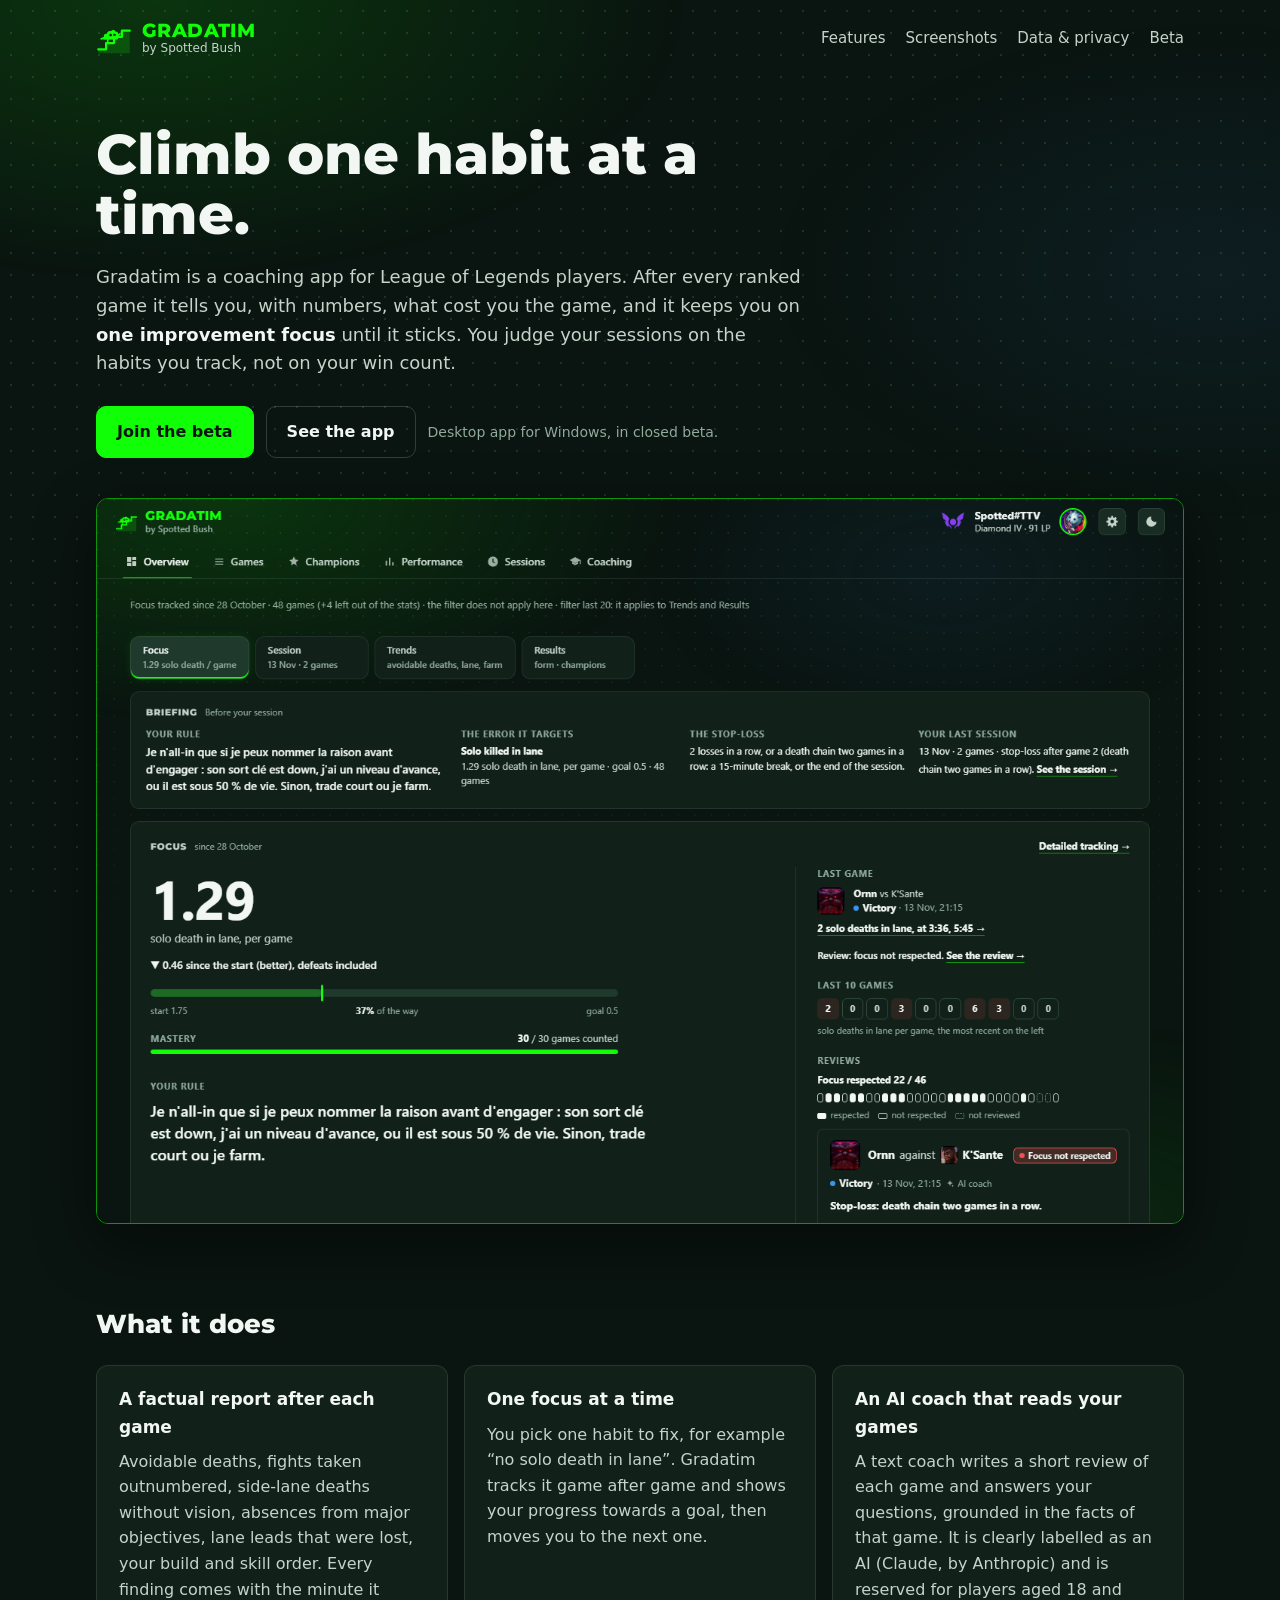
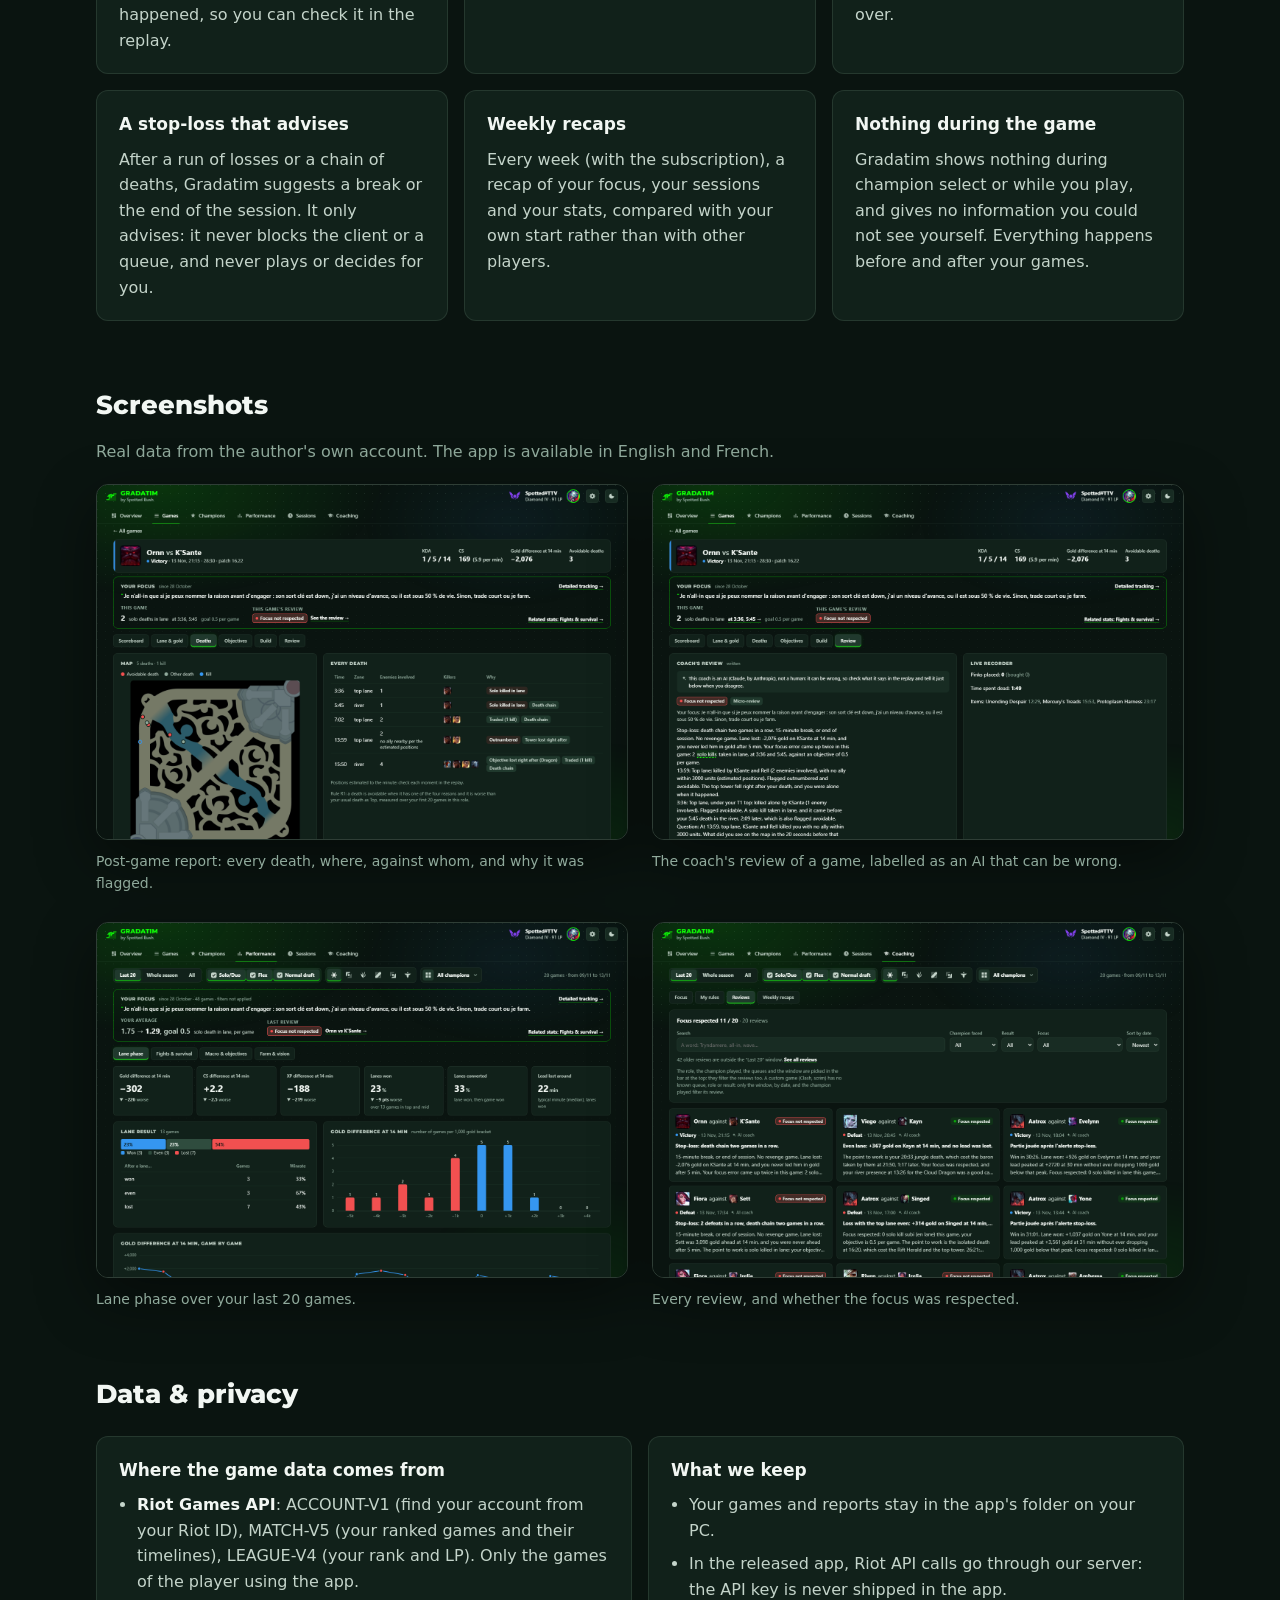
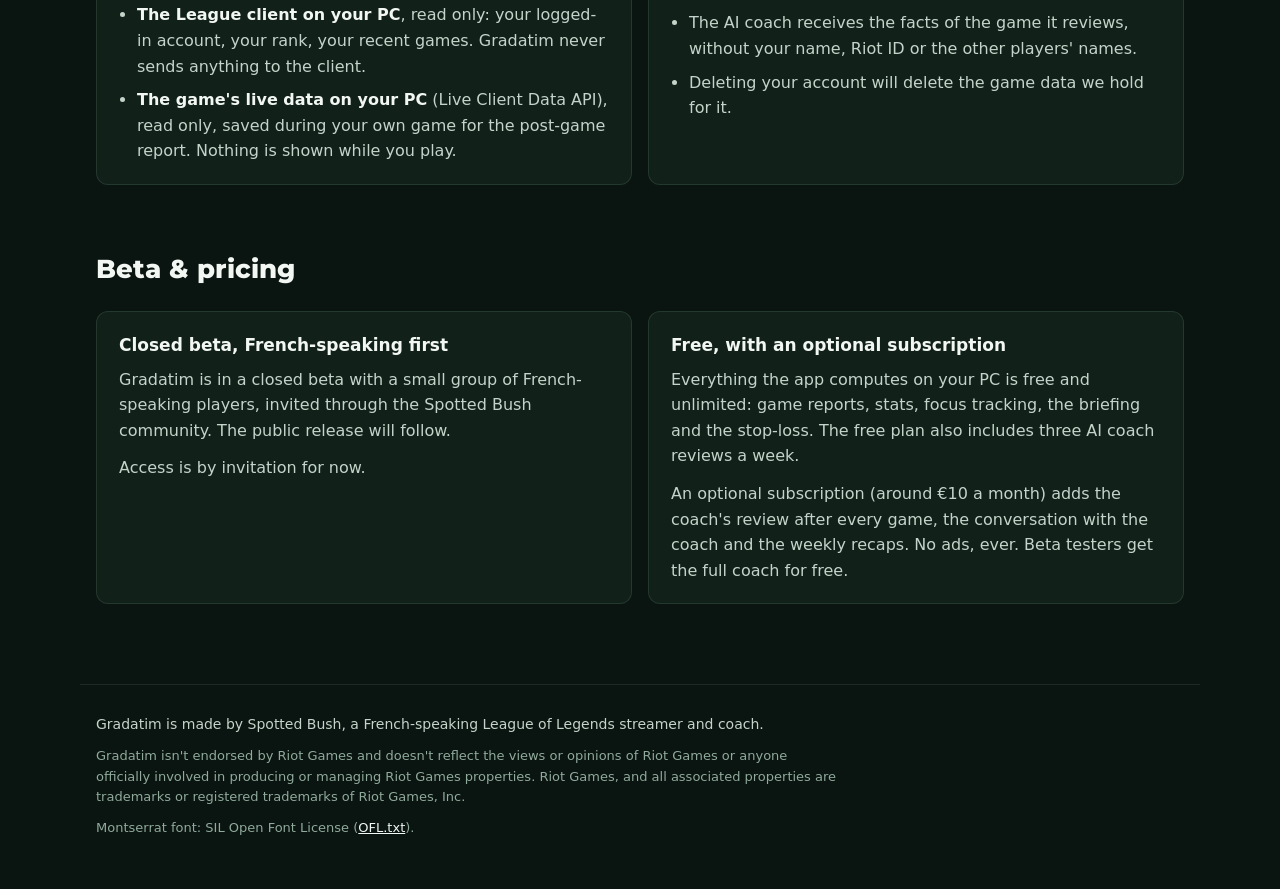
==== index.html @ 1be4ac97 "Page de Gradatim pour l'inscription Riot Co-Authored-By: Claude Opus 5.5 <noreply@anthropic.com>" ====
<!doctype html>
<html lang="en">
<head>
<meta charset="utf-8">
<meta name="viewport" content="width=device-width, initial-scale=1">
<title>Gradatim — climb one habit at a time</title>
<meta name="description" content="Gradatim is a desktop coaching app for League of Legends players: factual post-game reports, one improvement focus at a time, and an AI coach that answers from your own games.">
<link rel="icon" href="favicon.ico">
<link rel="stylesheet" href="style.css">
</head>
<body>

<header class="top">
  <a class="brand" href="#" aria-label="Gradatim, home">
    <svg class="mark" viewBox="0 0 32 32" aria-hidden="true">
      <defs>
        <mask id="eyes" maskUnits="userSpaceOnUse" x="0" y="0" width="32" height="32">
          <rect width="32" height="32" fill="#fff"/>
          <circle cx="13" cy="13.4" r="1.25" fill="#000"/><circle cx="16.4" cy="13.4" r="1.25" fill="#000"/>
        </mask>
      </defs>
      <path d="M2 29.5H30V9.5H23V15H16V20.5H9V26H2Z" fill="currentColor" opacity=".18"/>
      <path d="M2 26H9V20.5H16V15H23V9.5H30" fill="none" stroke="currentColor" stroke-width="2" stroke-linejoin="round" stroke-linecap="round"/>
      <path d="M7.4 17.6C6.2 17.4 5.9 15.6 7 14.8 6.6 13 8 11.8 9.6 12.2 9.8 10.4 11.6 9.3 13.3 9.9 14.3 8.6 16.5 8.6 17.3 10.2 19 10 20.3 11.6 19.7 13.2 20.9 13.9 20.8 15.7 19.6 16.3 19.6 17 19 17.4 18.3 17.4Z" fill="currentColor" mask="url(#eyes)"/>
      <path d="M10.6 17.6 10.1 20.5M15.6 17.5 17.7 15M19 14.2l2.3-1.8M7.1 15.8l-2.4 1" fill="none" stroke="currentColor" stroke-width="1.5" stroke-linecap="round"/>
    </svg>
    <span class="brand-text"><b>Gradatim</b><small>by Spotted Bush</small></span>
  </a>
  <nav class="links" aria-label="Sections">
    <a href="#features">Features</a>
    <a href="#screens">Screenshots</a>
    <a href="#data">Data &amp; privacy</a>
    <a href="#beta">Beta</a>
  </nav>
</header>

<main>
  <section class="hero">
    <h1>Climb one habit at a time.</h1>
    <p class="lead">Gradatim is a coaching app for League of Legends players. After every ranked game it tells you,
      with numbers, what cost you the game, and it keeps you on <strong>one improvement focus</strong> until it
      sticks. You judge your sessions on the habits you track, not on your win count.</p>
    <p class="actions">
      <a class="btn" href="#beta">Join the beta</a>
      <a class="btn ghost" href="#screens">See the app</a>
      <span class="meta">Desktop app for Windows, in closed beta.</span>
    </p>
    <figure class="shot hero-shot">
      <img src="img/overview.png" width="1440" height="960" alt="Gradatim's overview: the player's current focus, the briefing before a session, the stop-loss rule and the last games.">
    </figure>
  </section>

  <section id="features" class="block">
    <h2>What it does</h2>
    <div class="grid">
      <article class="card">
        <h3>A factual report after each game</h3>
        <p>Avoidable deaths, fights taken outnumbered, side-lane deaths without vision, absences from major
          objectives, lane leads that were lost, your build and skill order. Every finding comes with the minute it
          happened, so you can check it in the replay.</p>
      </article>
      <article class="card">
        <h3>One focus at a time</h3>
        <p>You pick one habit to fix, for example “no solo death in lane”. Gradatim tracks it game after game and
          shows your progress towards a goal, then moves you to the next one.</p>
      </article>
      <article class="card">
        <h3>An AI coach that reads your games</h3>
        <p>A text coach writes a short review of each game and answers your questions, grounded in the facts of that
          game. It is clearly labelled as an AI (Claude, by Anthropic) and is reserved for players aged 18 and over.</p>
      </article>
      <article class="card">
        <h3>A stop-loss that advises</h3>
        <p>After a run of losses or a chain of deaths, Gradatim suggests a break or the end of the session. It only
          advises: it never blocks the client or a queue, and never plays or decides for you.</p>
      </article>
      <article class="card">
        <h3>Weekly recaps</h3>
        <p>Every week (with the subscription), a recap of your focus, your sessions and your stats, compared with your own start rather than
          with other players.</p>
      </article>
      <article class="card">
        <h3>Nothing during the game</h3>
        <p>Gradatim shows nothing during champion select or while you play, and gives no information you could not
          see yourself. Everything happens before and after your games.</p>
      </article>
    </div>
  </section>

  <section id="screens" class="block">
    <h2>Screenshots</h2>
    <p class="note">Real data from the author's own account. The app is available in English and French.</p>
    <div class="shots">
      <figure class="shot">
        <img src="img/game-deaths.png" width="1440" height="960" loading="lazy" alt="Post-game report: every death of the game on the map and in a table, with the time, the zone, the enemies involved and why it was flagged.">
        <figcaption>Post-game report: every death, where, against whom, and why it was flagged.</figcaption>
      </figure>
      <figure class="shot">
        <img src="img/ai-review.png" width="1440" height="960" loading="lazy" alt="The AI coach's review of a game, with the notice that the coach is an AI and can be wrong.">
        <figcaption>The coach's review of a game, labelled as an AI that can be wrong.</figcaption>
      </figure>
      <figure class="shot">
        <img src="img/performance.png" width="1440" height="960" loading="lazy" alt="Performance tab: gold, CS and XP difference at 14 minutes, lanes won and converted, gold difference distribution.">
        <figcaption>Lane phase over your last 20 games.</figcaption>
      </figure>
      <figure class="shot">
        <img src="img/reviews.png" width="1440" height="960" loading="lazy" alt="Coaching tab: the list of game reviews, with whether the focus was respected in each game.">
        <figcaption>Every review, and whether the focus was respected.</figcaption>
      </figure>
    </div>
  </section>

  <section id="data" class="block">
    <h2>Data &amp; privacy</h2>
    <div class="grid two">
      <article class="card">
        <h3>Where the game data comes from</h3>
        <ul>
          <li><strong>Riot Games API</strong>: ACCOUNT-V1 (find your account from your Riot ID), MATCH-V5 (your
            ranked games and their timelines), LEAGUE-V4 (your rank and LP). Only the games of the player using the
            app.</li>
          <li><strong>The League client on your PC</strong>, read only: your logged-in account, your rank, your
            recent games. Gradatim never sends anything to the client.</li>
          <li><strong>The game's live data on your PC</strong> (Live Client Data API), read only, saved during your
            own game for the post-game report. Nothing is shown while you play.</li>
        </ul>
      </article>
      <article class="card">
        <h3>What we keep</h3>
        <ul>
          <li>Your games and reports stay in the app's folder on your PC.</li>
          <li>In the released app, Riot API calls go through our server: the API key is never shipped in the
            app.</li>
          <li>The AI coach receives the facts of the game it reviews, without your name, Riot ID or the other
            players' names.</li>
          <li>Deleting your account will delete the game data we hold for it.</li>
        </ul>
      </article>
    </div>
  </section>

  <section id="beta" class="block">
    <h2>Beta &amp; pricing</h2>
    <div class="grid two">
      <article class="card">
        <h3>Closed beta, French-speaking first</h3>
        <p>Gradatim is in a closed beta with a small group of French-speaking players, invited through the Spotted
          Bush community. The public release will follow.</p>
        <p>Access is by invitation for now.</p>
      </article>
      <article class="card">
        <h3>Free, with an optional subscription</h3>
        <p>Everything the app computes on your PC is free and unlimited: game reports, stats, focus tracking,
          the briefing and the stop-loss. The free plan also includes three AI coach reviews a week.</p>
        <p>An optional subscription (around €10 a month) adds the coach's review after every game, the
          conversation with the coach and the weekly recaps. No ads, ever. Beta testers get the full coach for
          free.</p>
      </article>
    </div>
  </section>
</main>

<footer class="foot">
  <p>Gradatim is made by Spotted Bush, a French-speaking League of Legends streamer and coach.</p>
  <p class="legal">Gradatim isn't endorsed by Riot Games and doesn't reflect the views or opinions of Riot Games or
    anyone officially involved in producing or managing Riot Games properties. Riot Games, and all associated
    properties are trademarks or registered trademarks of Riot Games, Inc.</p>
  <p class="legal">Montserrat font: SIL Open Font License (<a href="fonts/OFL.txt">OFL.txt</a>).</p>
</footer>

</body>
</html>
---- style.css ----
/* Gradatim's public page: same palette as the app (app/style.css, app/design.md), dark only like the app's default. */
@font-face {
  font-family: "Montserrat"; font-style: normal; font-weight: 700 800; font-display: swap;
  src: url("fonts/montserrat-latin.woff2") format("woff2");
  unicode-range: U+0000-00FF, U+0131, U+0152-0153, U+02BB-02BC, U+02C6, U+02DA, U+02DC, U+0304, U+0308, U+0329, U+2000-206F, U+20AC, U+2122, U+2191, U+2193, U+2212, U+2215, U+FEFF, U+FFFD;
}
@font-face {
  font-family: "Montserrat"; font-style: normal; font-weight: 700 800; font-display: swap;
  src: url("fonts/montserrat-latin-ext.woff2") format("woff2");
  unicode-range: U+0100-02BA, U+02BD-02C5, U+02C7-02CC, U+02CE-02D7, U+02DD-02FF, U+0304, U+0308, U+0329, U+1D00-1DBF, U+1E00-1E9F, U+1EF2-1EFF, U+2020, U+20A0-20AB, U+20AD-20C4, U+2113, U+2C60-2C7F, U+A720-A7FF;
}
:root {
  color-scheme: dark;
  --page: #0a1410;
  --surface: #11211a;
  --surface-2: #182c23;
  --border: rgba(214, 255, 226, 0.10);
  --border-strong: rgba(214, 255, 226, 0.18);
  --text: #f2f7f3;
  --text-2: #c4d4ca;
  --muted: #90aa9c;
  --accent: #10ff07;
  --accent-soft: rgba(16, 255, 7, 0.08);
  --accent-line: rgba(16, 255, 7, 0.55);
  --brand-font: "Montserrat", system-ui, sans-serif;
  --font: "Segoe UI", system-ui, -apple-system, Roboto, sans-serif;
}
* { box-sizing: border-box; }
html { scroll-behavior: smooth; }
body {
  margin: 0;
  background: var(--page);
  color: var(--text);
  font: 16px/1.6 var(--font);
  min-height: 100vh;
}
/* the app's fixed lights and dot grid */
body::before {
  content: ""; position: fixed; inset: 0; z-index: -1; pointer-events: none;
  background:
    radial-gradient(60% 45% at 12% 0%, rgba(16, 255, 7, 0.14), transparent 70%),
    radial-gradient(50% 40% at 95% 30%, rgba(53, 150, 240, 0.08), transparent 70%),
    radial-gradient(#1b3127 1px, transparent 1px) 0 0 / 22px 22px;
}
a { color: var(--text); }
a:hover { color: var(--accent); }

.top {
  display: flex; align-items: center; justify-content: space-between; gap: 16px; flex-wrap: wrap;
  max-width: 1120px; margin: 0 auto; padding: 20px 16px;
}
.brand { display: flex; align-items: center; gap: 10px; text-decoration: none; color: var(--accent); }
.mark { width: 36px; height: 36px; }
.brand-text { display: flex; flex-direction: column; line-height: 1.15; }
.brand-text b { font-family: var(--brand-font); font-weight: 800; font-size: 19px; letter-spacing: .4px; text-transform: uppercase; }
.brand-text small { color: var(--text-2); font-size: 12px; }
.links { display: flex; gap: 20px; flex-wrap: wrap; }
.links a { text-decoration: none; color: var(--text-2); font-size: 15px; }
.links a:hover { color: var(--accent); }

main { max-width: 1120px; margin: 0 auto; padding: 0 16px; }
.hero { padding: 48px 0 24px; }
.meta { color: var(--muted); font-size: 14px; align-self: center; }
h1 { font-family: var(--brand-font); font-weight: 800; font-size: clamp(34px, 6vw, 56px); line-height: 1.08; margin: 0 0 18px; max-width: 16ch; }
.lead { color: var(--text-2); font-size: 18px; max-width: 62ch; margin: 0 0 28px; }
.lead strong { color: var(--text); }
.actions { display: flex; gap: 12px; flex-wrap: wrap; margin: 0 0 40px; }
.btn {
  display: inline-block; padding: 12px 20px; border-radius: 10px; text-decoration: none; font-weight: 700;
  background: var(--accent); color: var(--page); border: 1px solid var(--accent);
}
.btn:hover { color: var(--page); filter: brightness(1.1); }
.btn.ghost { background: transparent; color: var(--text); border-color: var(--border-strong); }
.btn.ghost:hover { color: var(--accent); border-color: var(--accent-line); filter: none; }

.shot { margin: 0; }
.shot img {
  display: block; width: 100%; height: auto; border-radius: 12px;
  border: 1px solid var(--border-strong); box-shadow: 0 20px 60px rgba(0, 0, 0, .45);
}
.hero-shot img { border-color: var(--accent-line); }
.shot figcaption { color: var(--muted); font-size: 14px; margin-top: 10px; }

.block { padding: 56px 0 8px; }
h2 { font-family: var(--brand-font); font-weight: 800; font-size: 26px; margin: 0 0 20px; }
h3 { font-size: 17px; margin: 0 0 8px; }
.note { color: var(--muted); margin: -8px 0 20px; }
.grid { display: grid; grid-template-columns: repeat(auto-fit, minmax(300px, 1fr)); gap: 16px; }
.grid.two { grid-template-columns: repeat(auto-fit, minmax(340px, 1fr)); }
.card { background: var(--surface); border: 1px solid var(--border); border-radius: 12px; padding: 20px 22px; }
.card p, .card li { color: var(--text-2); margin: 0; }
.card ul { margin: 0; padding-left: 18px; display: grid; gap: 8px; }
.card strong { color: var(--text); }
.card p + p { margin-top: 12px; }
.shots { display: grid; grid-template-columns: repeat(auto-fit, minmax(420px, 1fr)); gap: 28px 24px; }

.foot { max-width: 1120px; margin: 72px auto 0; padding: 28px 16px 40px; border-top: 1px solid var(--border); color: var(--text-2); font-size: 14px; }
.foot p { margin: 0 0 10px; }
.foot .legal { color: var(--muted); font-size: 13px; max-width: 90ch; }

@media (max-width: 520px) {
  .grid, .grid.two, .shots { grid-template-columns: 1fr; }
  .links { gap: 14px; }
  .lead { font-size: 17px; }
}
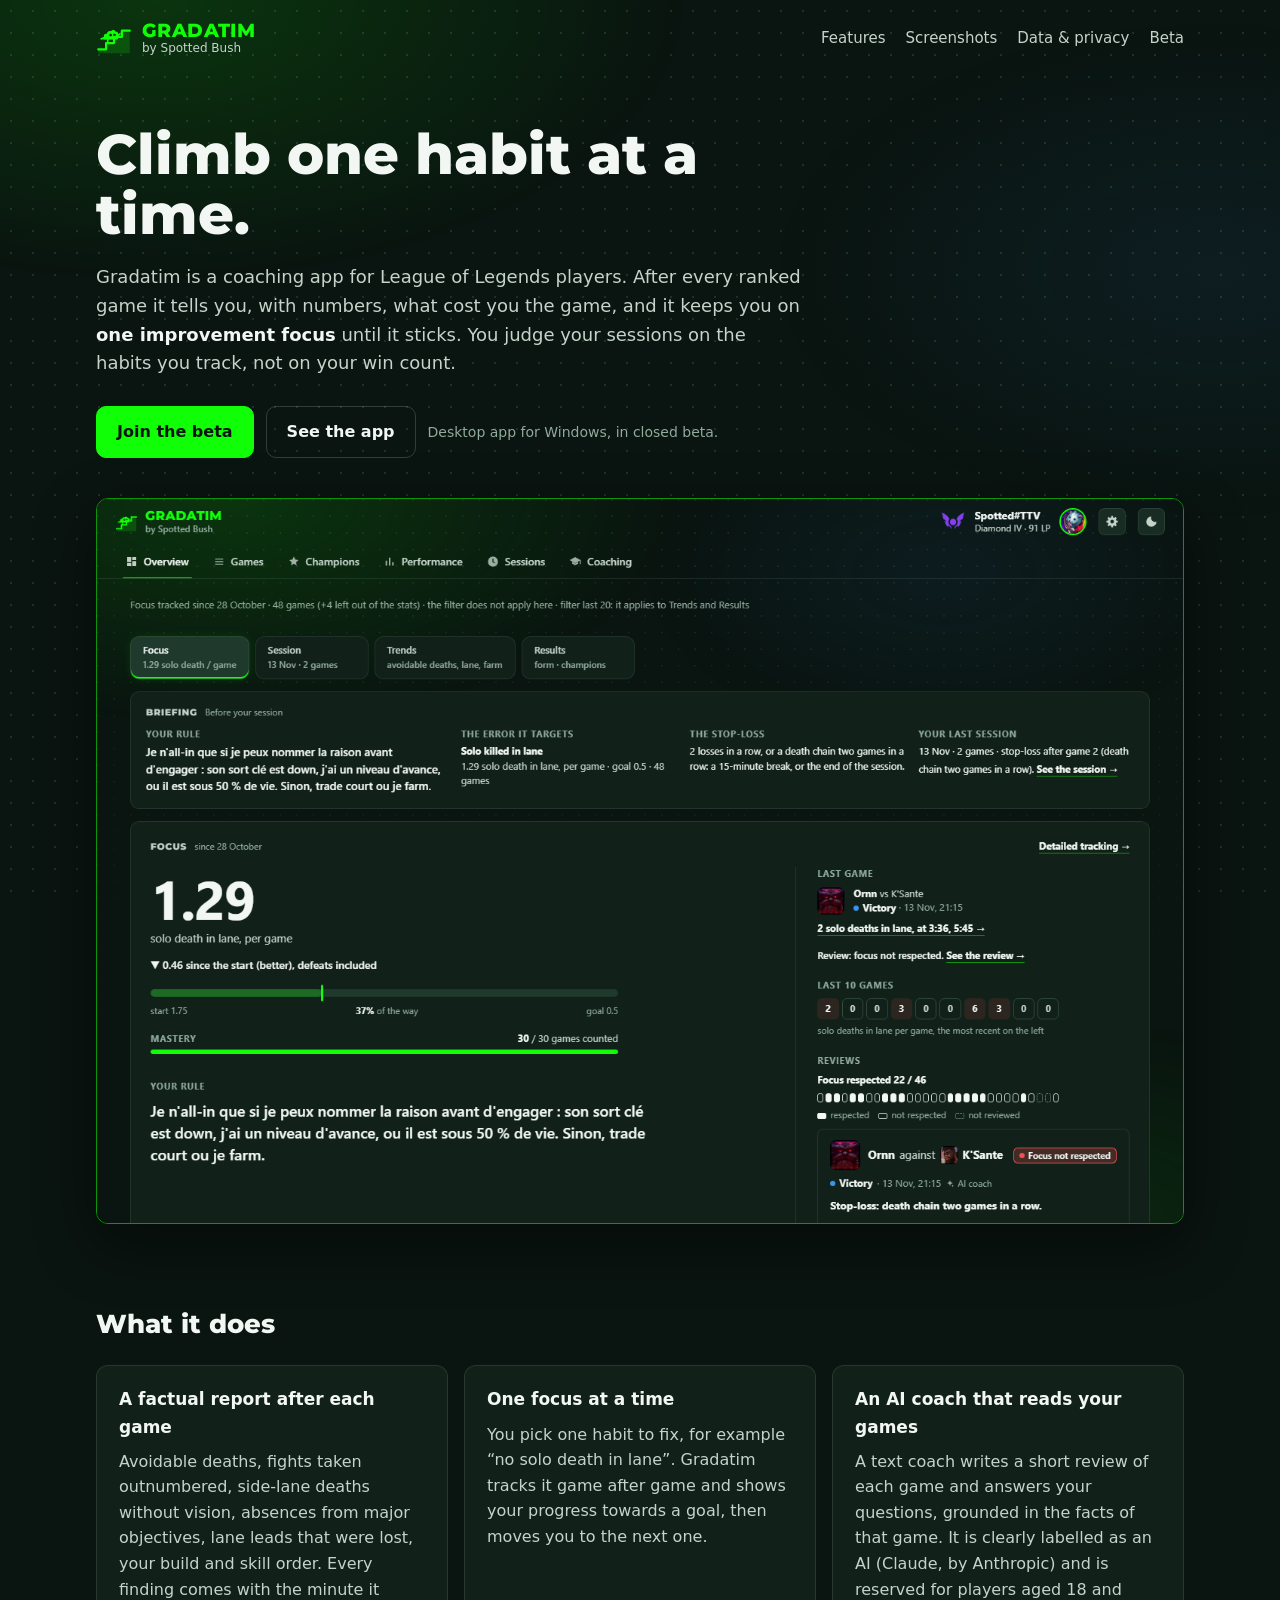
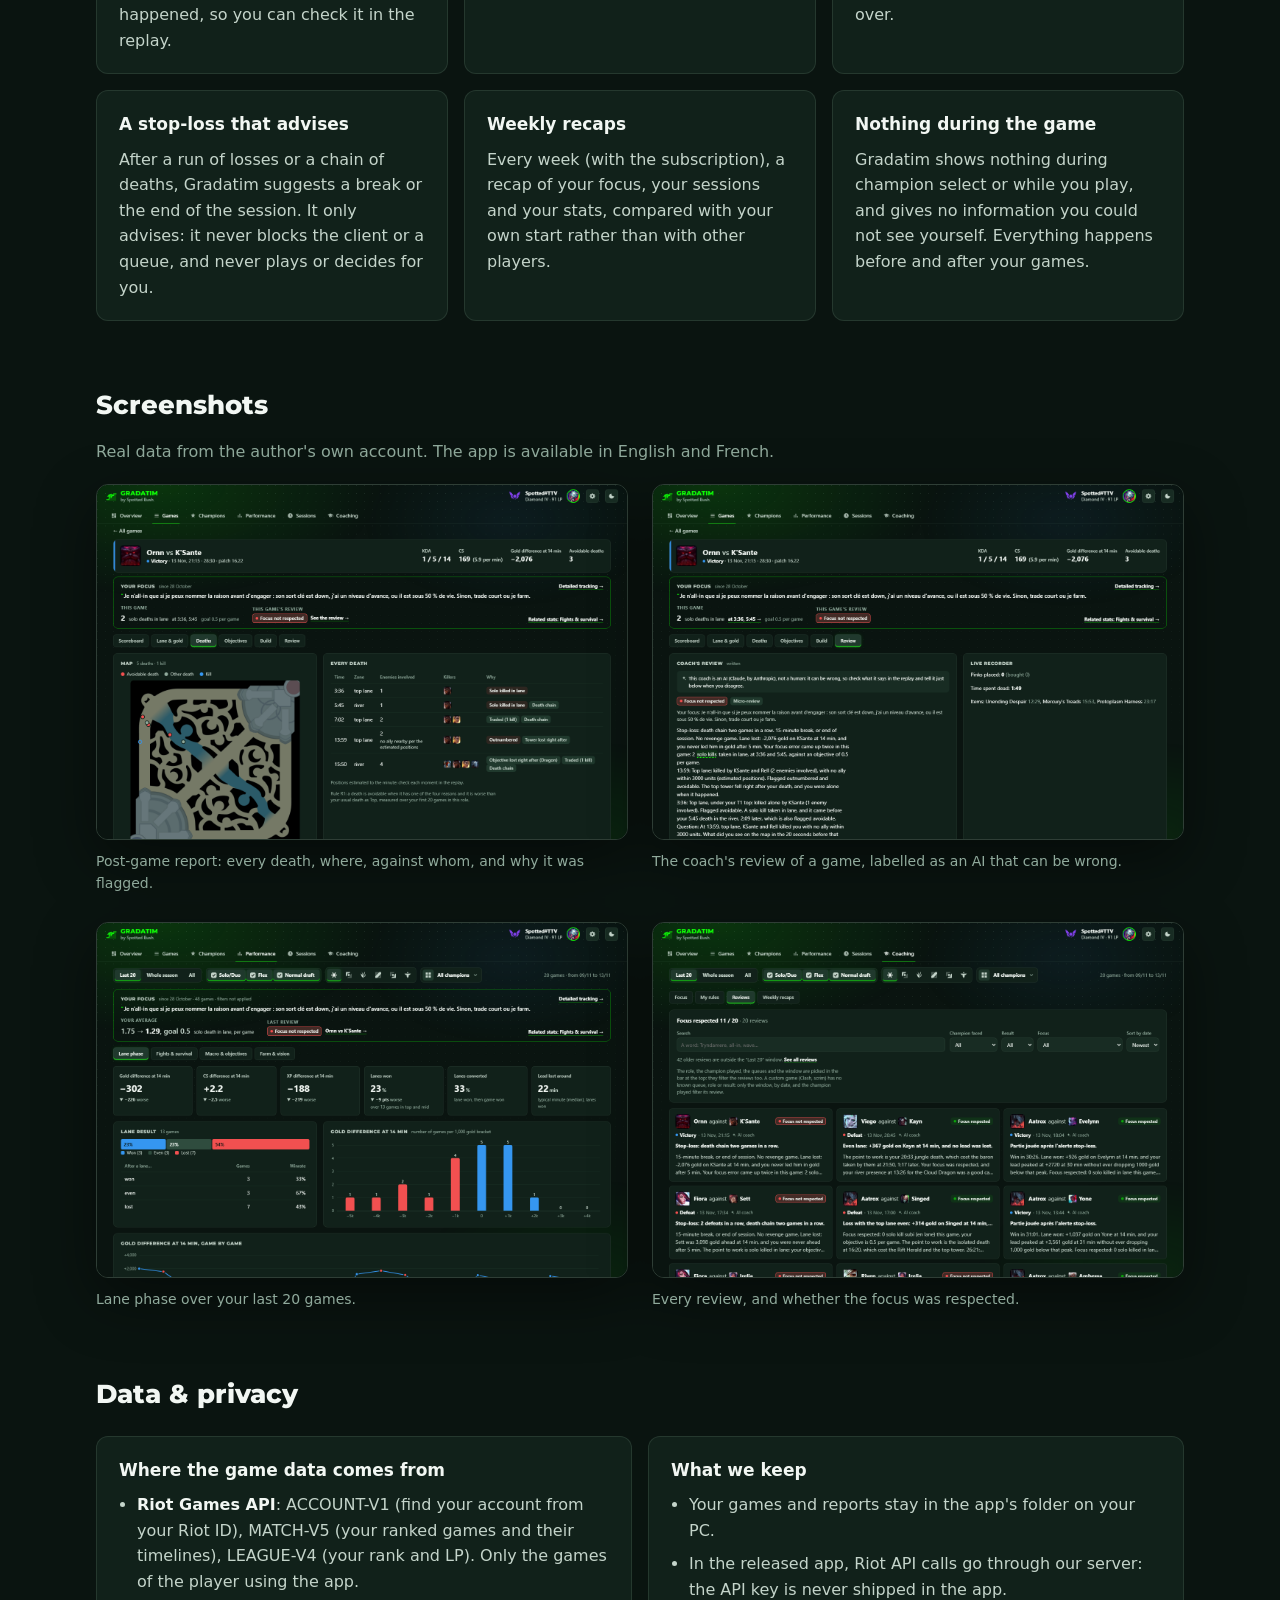
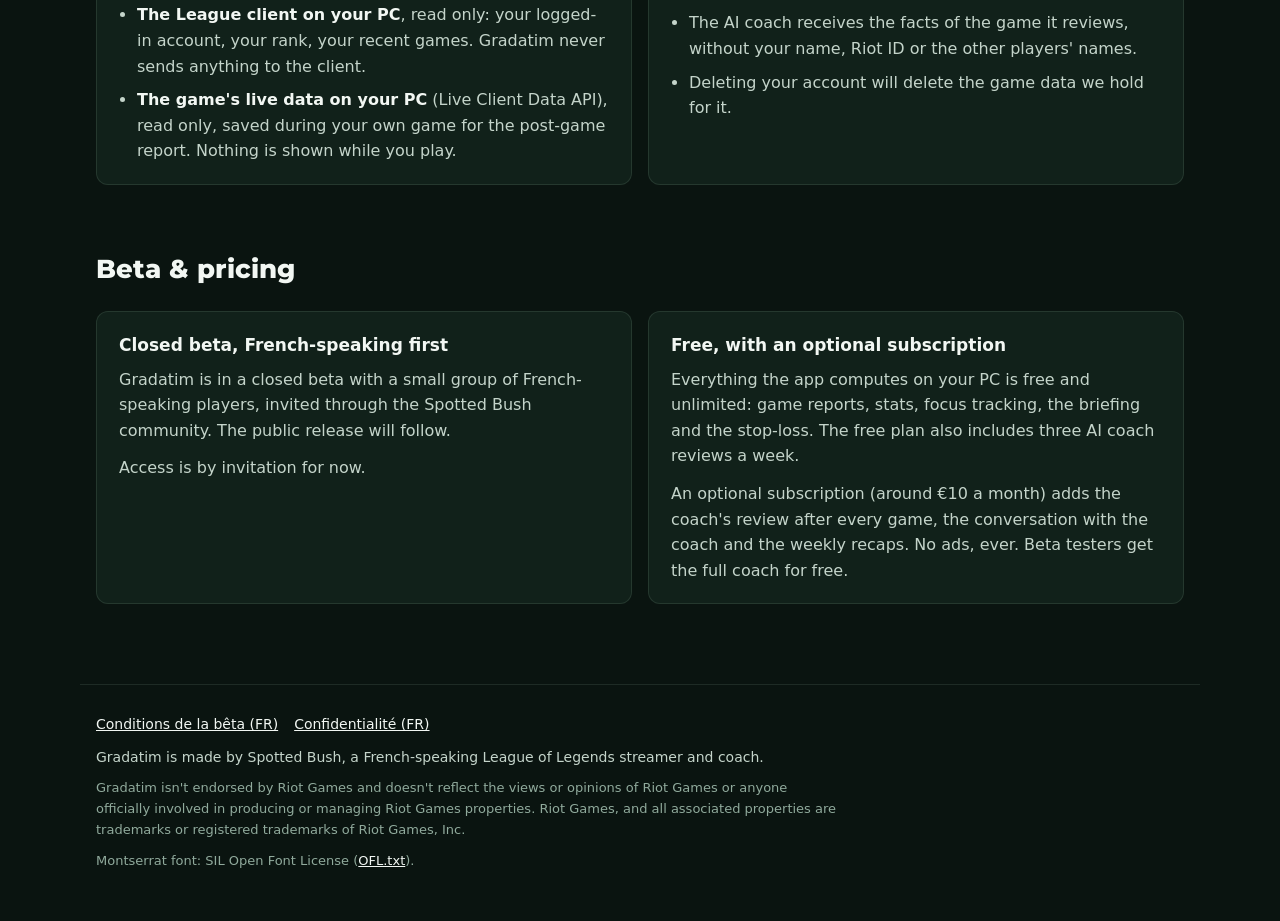
==== commit b25cedf4: "Pages légales de la bêta : conditions et confidentialité Tirées de produit/legal/ (coach-lol), sans " ====
--- a/index.html
+++ b/index.html
@@ -161,6 +161,7 @@
 </main>
 
 <footer class="foot">
+  <p class="pages"><a href="conditions.html">Conditions de la bêta (FR)</a><a href="confidentialite.html">Confidentialité (FR)</a></p>
   <p>Gradatim is made by Spotted Bush, a French-speaking League of Legends streamer and coach.</p>
   <p class="legal">Gradatim isn't endorsed by Riot Games and doesn't reflect the views or opinions of Riot Games or
     anyone officially involved in producing or managing Riot Games properties. Riot Games, and all associated
--- a/style.css
+++ b/style.css
@@ -103,3 +103,19 @@
   .links { gap: 14px; }
   .lead { font-size: 17px; }
 }
+
+/* the two legal pages (conditions.html, confidentialite.html) */
+.doc { max-width: 780px; padding-top: 24px; }
+.doc h1 { max-width: none; font-size: clamp(28px, 5vw, 40px); }
+.doc h2 { font-size: 21px; margin: 40px 0 12px; }
+.doc p, .doc li { color: var(--text-2); }
+.doc strong { color: var(--text); }
+.doc ul { padding-left: 20px; }
+.doc li + li { margin-top: 6px; }
+.doc code { font: inherit; color: var(--text); }
+.doc blockquote { margin: 16px 0; padding: 4px 18px; border-left: 3px solid var(--accent-line); background: var(--surface); border-radius: 0 10px 10px 0; }
+.doc table { width: 100%; border-collapse: collapse; margin: 12px 0 20px; font-size: 15px; display: block; overflow-x: auto; }
+.doc th, .doc td { text-align: left; vertical-align: top; padding: 8px 12px; border-bottom: 1px solid var(--border); }
+.doc th { color: var(--text); background: var(--surface-2); }
+.doc td { color: var(--text-2); }
+.foot .pages a { margin-right: 16px; }
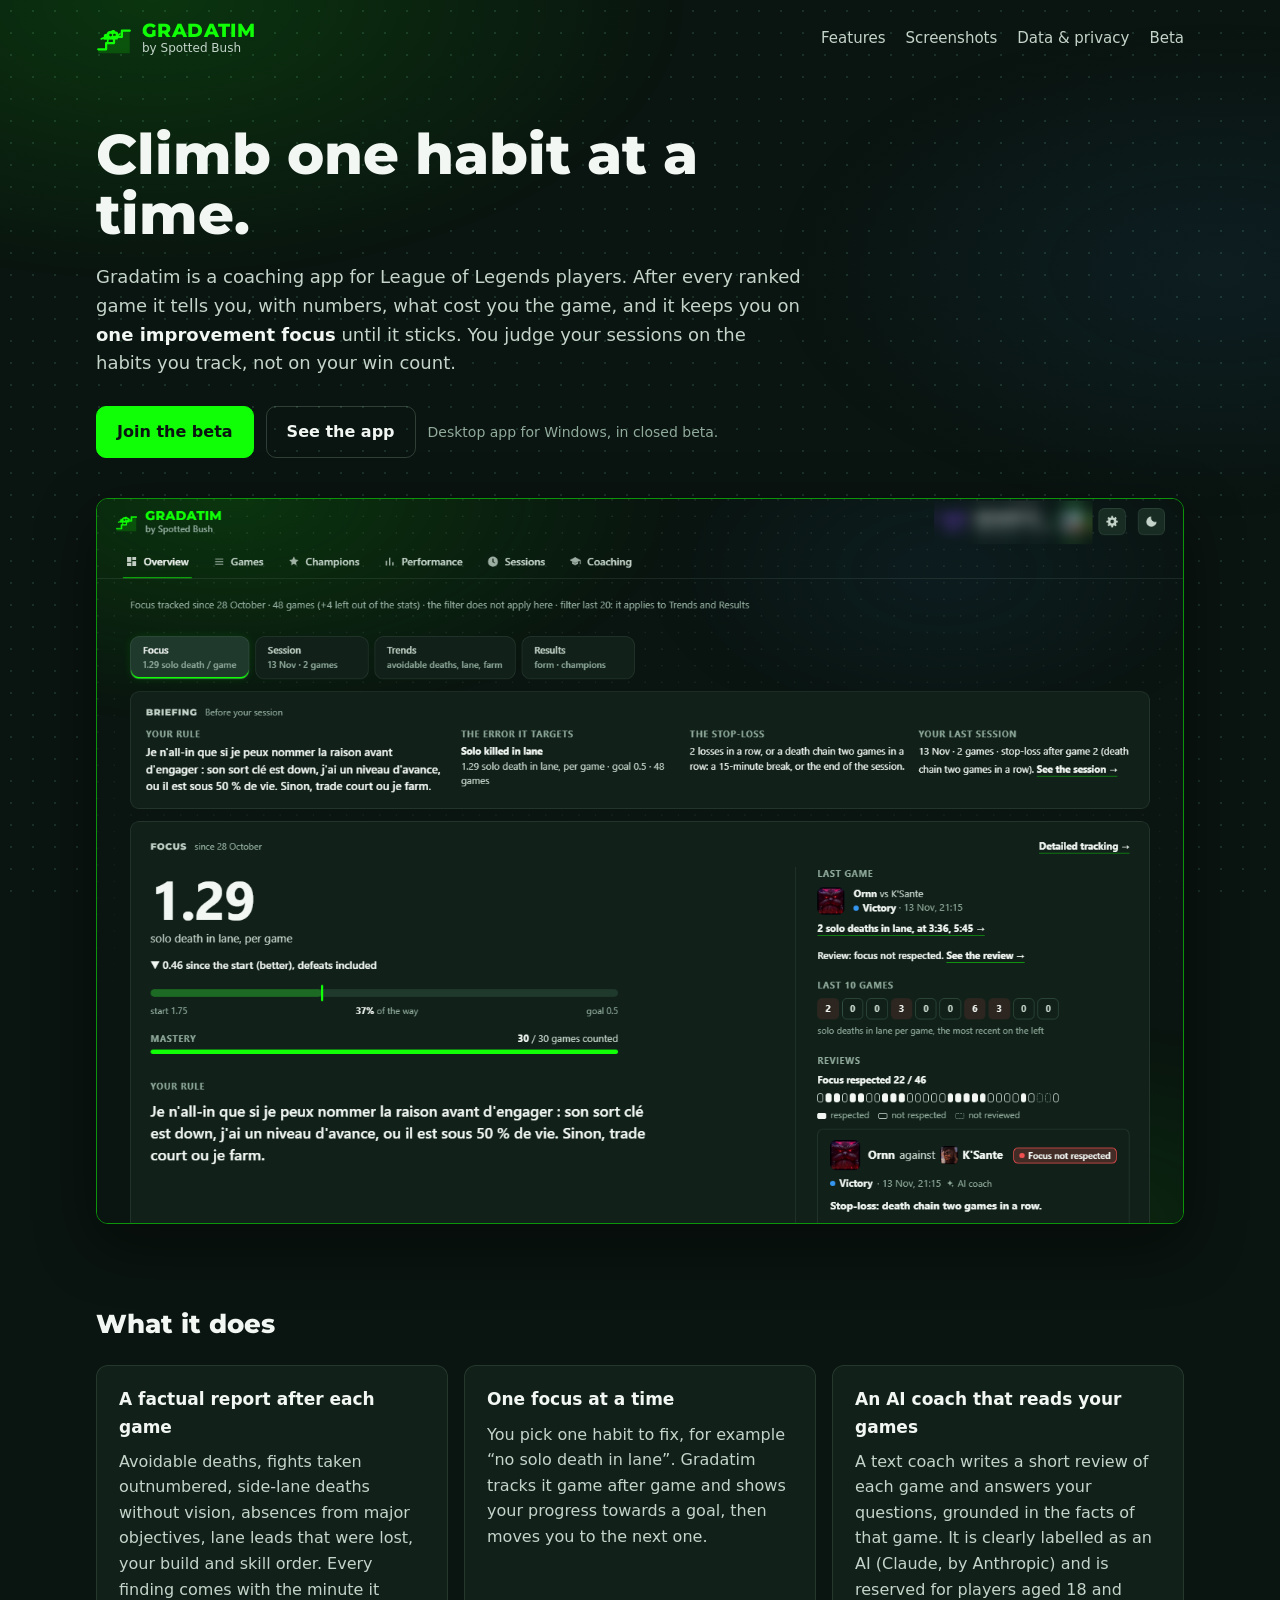
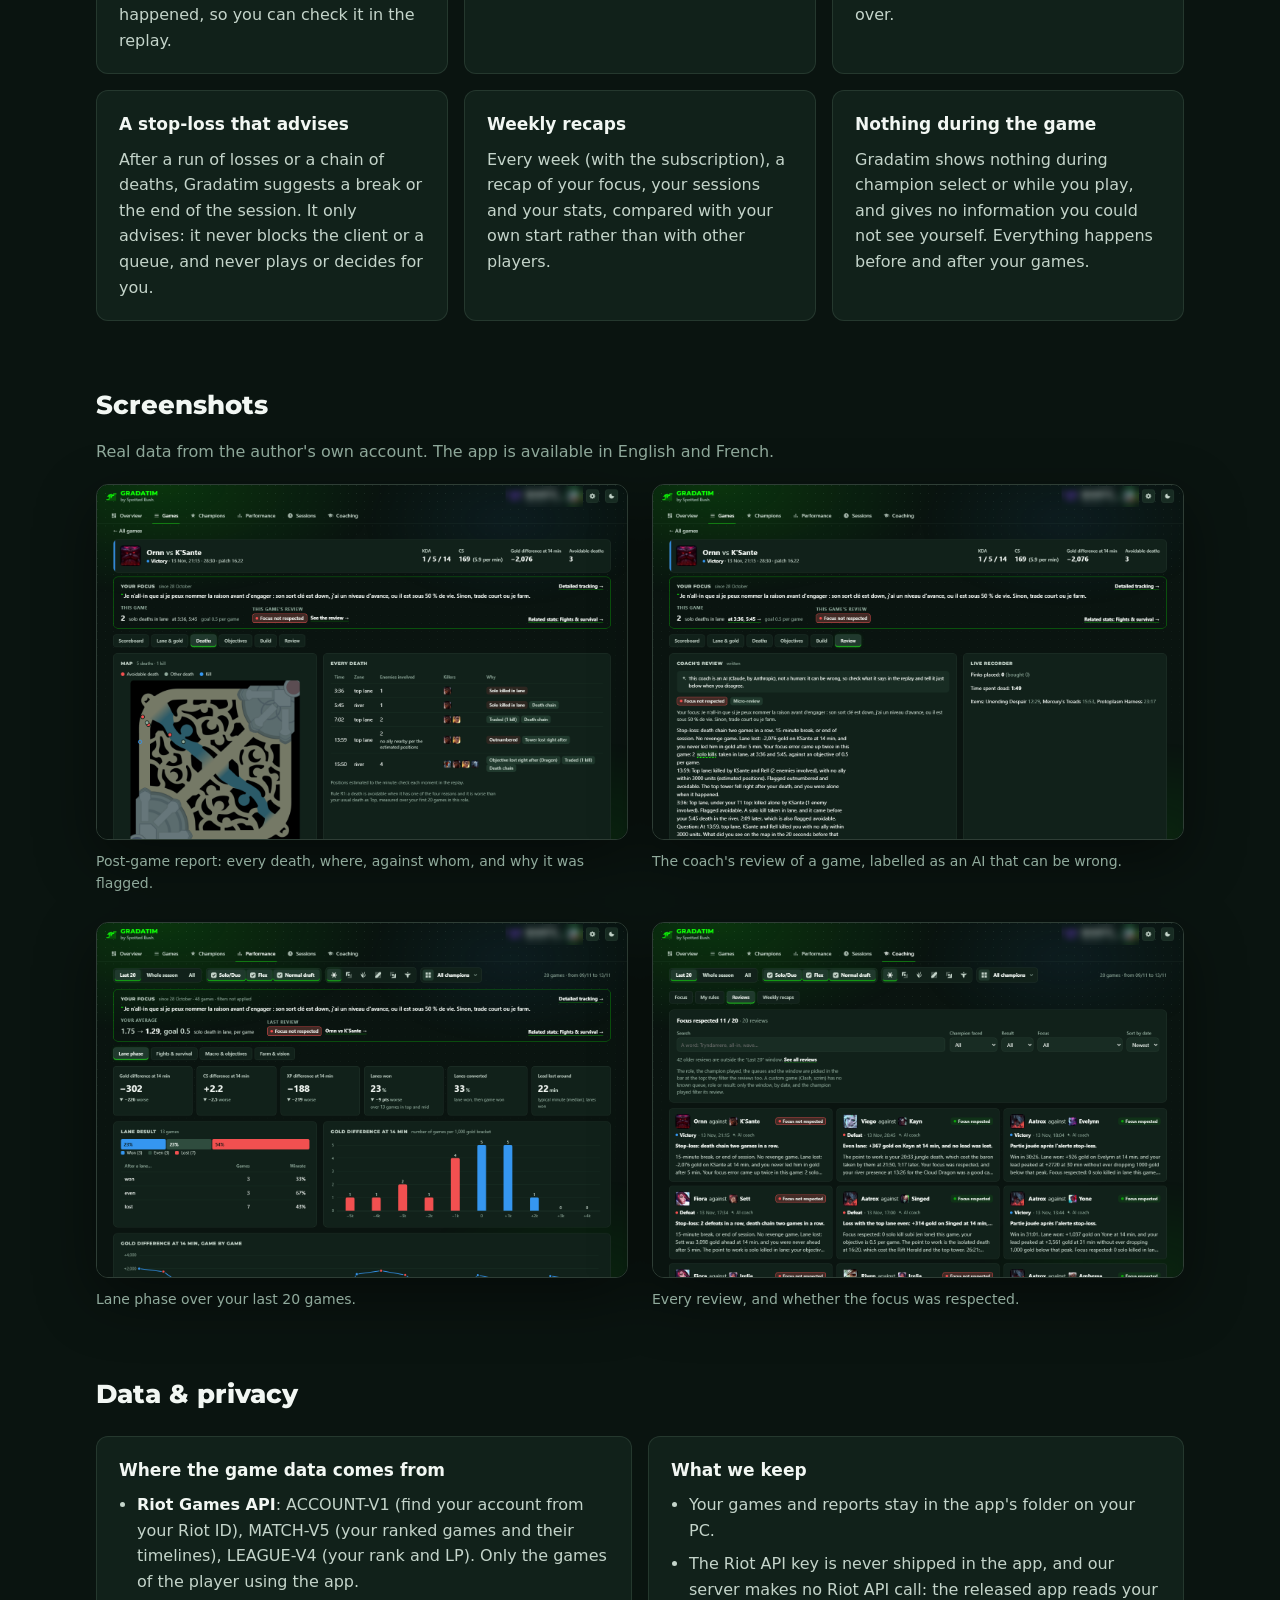
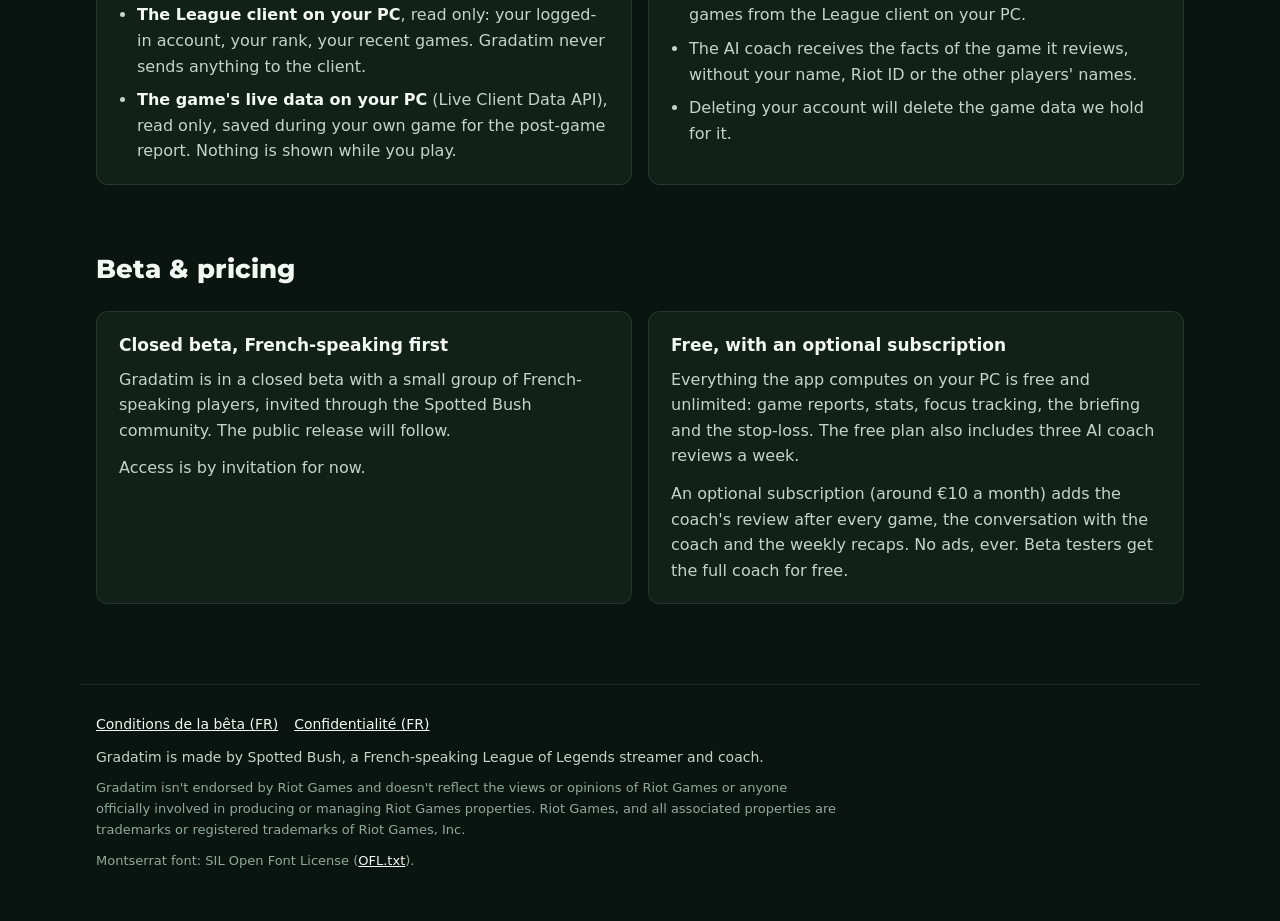
==== commit 57cd279d: "Site : l'app ne fait passer aucun appel à l'API Riot par notre serveur, elle lit le client (TS-89)" ====
--- a/index.html
+++ b/index.html
@@ -129,8 +129,8 @@
         <h3>What we keep</h3>
         <ul>
           <li>Your games and reports stay in the app's folder on your PC.</li>
-          <li>In the released app, Riot API calls go through our server: the API key is never shipped in the
-            app.</li>
+          <li>The Riot API key is never shipped in the app, and our server makes no Riot API call: the released
+            app reads your games from the League client on your PC.</li>
           <li>The AI coach receives the facts of the game it reviews, without your name, Riot ID or the other
             players' names.</li>
           <li>Deleting your account will delete the game data we hold for it.</li>
